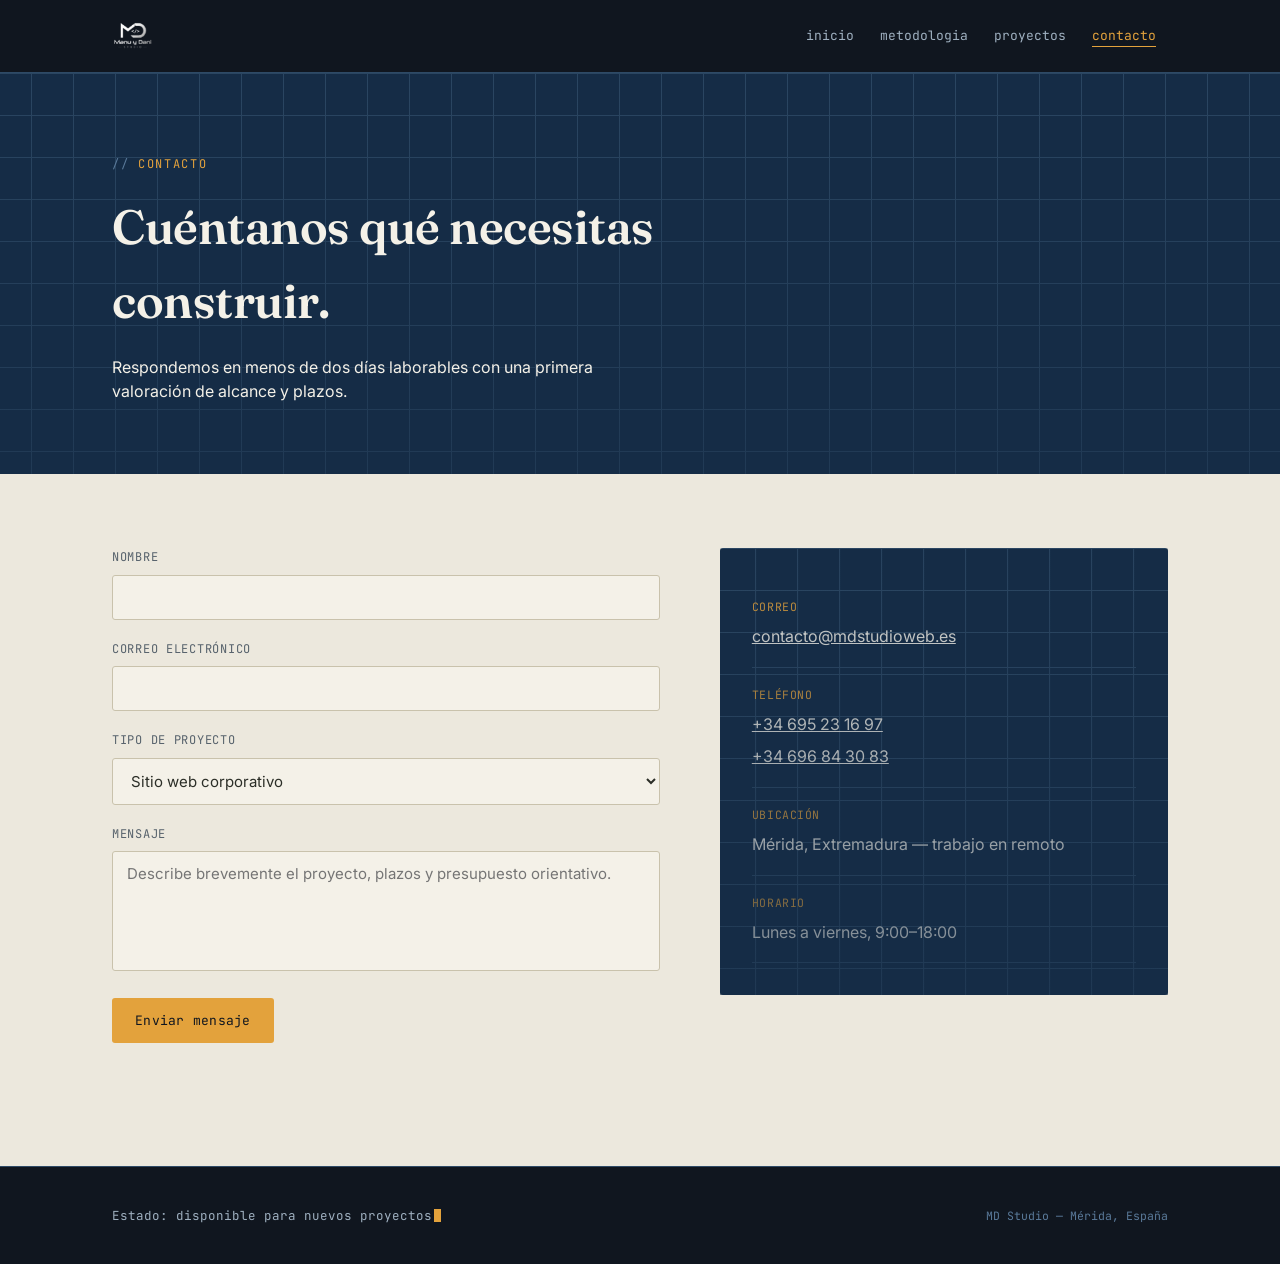
==== contacto.html @ b5776f59 "Add files via upload" ====
<!DOCTYPE html>
<html lang="es">
<head>
<meta charset="UTF-8">
<meta name="viewport" content="width=device-width, initial-scale=1.0">
<title>Contacto — Trama Estudio</title>
<link rel="stylesheet" href="styles.css">
</head>
<body>

<header class="site">
  <div class="wrap">
    <a href="index.html" class="brand">
      <img src="Logo.png" alt="Manu y Dani Studio" class="brand-logo brand-logo--scaled">
      <span class="visually-hidden">trama/estudio</span>
    </a>
    <nav class="paths" aria-label="Navegación principal">
      <a href="index.html"><span class="seg">inicio</span></a>
      <a href="metodologia.html"><span class="seg">metodologia</span></a>
      <a href="proyectos.html"><span class="seg">proyectos</span></a>
      <a href="contacto.html" aria-current="page"><span class="seg">contacto</span></a>
    </nav>
  </div>
</header>

<section class="blueprint" style="padding:70px 0 54px;">
  <div class="wrap">
    <p class="eyebrow">Contacto</p>
    <h1 style="color:var(--cream); font-size:clamp(30px,4.6vw,48px); max-width:18ch; margin-top:16px;">Cuéntanos qué necesitas construir.</h1>
    <p class="sub" style="max-width:52ch;">Respondemos en menos de dos días laborables con una primera valoración de alcance y plazos.</p>
  </div>
</section>

<section class="paper">
  <div class="wrap">
    <div class="contact-grid">

      <form id="contact-form" action="https://formspree.io/f/xpqgrjvz" method="POST" novalidate>
        <div class="field">
          <label for="nombre">Nombre</label>
          <input type="text" id="nombre" name="nombre" required autocomplete="name">
        </div>
        <div class="field">
          <label for="email">Correo electrónico</label>
          <input type="email" id="email" name="email" required autocomplete="email">
        </div>
        <div class="field">
          <label for="tipo">Tipo de proyecto</label>
          <select id="tipo" name="tipo">
            <option>Sitio web corporativo</option>
            <option>Tienda en línea</option>
            <option>Aplicación web a medida</option>
            <option>Mantenimiento de un sitio existente</option>
            <option>Otro</option>
          </select>
        </div>
        <div class="field">
          <label for="mensaje">Mensaje</label>
          <textarea id="mensaje" name="mensaje" required placeholder="Describe brevemente el proyecto, plazos y presupuesto orientativo."></textarea>
        </div>
        <button type="submit" class="btn btn-solid">Enviar mensaje</button>
        <p class="form-note" id="form-note" role="status"></p>
      </form>

      <div class="contact-info blueprint" style="padding:32px; border-radius:3px; align-self:start;">
        <dl>
          <div class="row">
            <dt>Correo</dt>
            <dd><a href="mailto:contacto@mdstudioweb.es">contacto@mdstudioweb.es</a></dd>
          </div>
          <div class="row">
            <dt>Teléfono</dt>
            <dd><a href="tel:+34695231697">+34 695 23 16 97</a></dd>
            <dd><a href="tel:+34696843083">+34 696 84 30 83</a></dd>
          </div>
          <div class="row">
            <dt>Ubicación</dt>
            <dd>Mérida, Extremadura — trabajo en remoto</dd>
          </div>
          <div class="row">
            <dt>Horario</dt>
            <dd>Lunes a viernes, 9:00–18:00</dd>
          </div>
        </dl>
      </div>

    </div>
  </div>
</section>

<footer class="site">
  <div class="wrap">
    <p class="term">Estado: disponible para nuevos proyectos<span class="cursor"></span></p>
    <small>MD Studio — Mérida, España</small>
  </div>
</footer>

</body>
</html>
---- styles.css ----
/* ============================================================
   TRAMA ESTUDIO — hoja de estilos compartida
   Concepto: dualidad "plano técnico" (azul, retícula, mono)
   frente a "papel terminado" (cálido, editorial, serif).
   ============================================================ */

@import url('https://fonts.googleapis.com/css2?family=Fraunces:ital,opsz,wght@0,9..144,300;0,9..144,500;0,9..144,600;1,9..144,400&family=Inter:wght@400;500&family=JetBrains+Mono:wght@400;500&display=swap');

:root{
  --ink:#10161F;
  --blueprint:#152C46;
  --blueprint-2:#1B3A5C;
  --blueprint-line:#2E4A66;
  --paper:#ECE8DD;
  --paper-2:#E2DDCE;
  --signal:#E3A23C;
  --signal-dim:#B9812E;
  --cream:#F4F1E8;
  --ink-soft:#57626C;
  --paper-ink:#2B2E27;
  --max:1120px;
  --serif:'Fraunces', Georgia, serif;
  --sans:'Inter', -apple-system, BlinkMacSystemFont, sans-serif;
  --mono:'JetBrains Mono', 'SF Mono', monospace;
}

*,*::before,*::after{ box-sizing:border-box; }

html{ scroll-behavior:smooth; }

body{
  margin:0;
  background:var(--paper);
  color:var(--paper-ink);
  font-family:var(--sans);
  line-height:1.55;
  -webkit-font-smoothing:antialiased;
}

a{ color:inherit; }

img{ max-width:100%; display:block; }

.wrap{
  max-width:var(--max);
  margin:0 auto;
  padding:0 32px;
}

.eyebrow{
  font-family:var(--mono);
  font-size:12px;
  letter-spacing:.14em;
  text-transform:uppercase;
  color:var(--signal-dim);
}

.eyebrow::before{ content:"// "; color:var(--ink-soft); }

.blueprint .eyebrow{ color:var(--signal); }
.blueprint .eyebrow::before{ color:#5A7A9A; }

h1,h2,h3{
  font-family:var(--serif);
  font-weight:600;
  margin:0;
  letter-spacing:-.01em;
}

/* focus visibility */
a:focus-visible, button:focus-visible, input:focus-visible, textarea:focus-visible, select:focus-visible{
  outline:2px solid var(--signal);
  outline-offset:3px;
}

@media (prefers-reduced-motion: reduce){
  *{ animation-duration:.001ms !important; animation-iteration-count:1 !important; transition-duration:.001ms !important; scroll-behavior:auto !important; }
}

/* ---------------- Blueprint section (dark, grid, technical) ---------------- */
.blueprint{
  background-color:var(--blueprint);
  background-image:
    linear-gradient(var(--blueprint-line) 1px, transparent 1px),
    linear-gradient(90deg, var(--blueprint-line) 1px, transparent 1px);
  background-size:42px 42px;
  background-position:center top;
  color:var(--cream);
  position:relative;
}
.blueprint::after{
  content:"";
  position:absolute; inset:0;
  background:linear-gradient(180deg, rgba(21,44,70,.15), rgba(21,44,70,.55));
  pointer-events:none;
}
.blueprint .wrap{ position:relative; z-index:1; }

/* dimension-line divider used between plan / paper sections */
.dim-divider{
  display:flex; align-items:center; gap:10px;
  font-family:var(--mono); font-size:11px; letter-spacing:.1em;
  color:var(--ink-soft); text-transform:uppercase;
  margin:0 auto; max-width:var(--max); padding:14px 32px;
}
.dim-divider::before, .dim-divider::after{
  content:""; flex:1; height:1px; background:var(--paper-2);
}
.dim-divider span{ white-space:nowrap; }

/* ---------------- Header / nav (directory-path style) ---------------- */
header.site{
  background:var(--ink);
  color:var(--cream);
  position:sticky; top:0; z-index:20;
  border-bottom:1px solid var(--blueprint-line);
}
header.site .wrap{
  display:flex; align-items:center; justify-content:space-between;
  padding-top:18px; padding-bottom:18px;
}
.brand{
  font-family:var(--mono); font-weight:500; font-size:15px;
  letter-spacing:.02em; text-decoration:none; color:var(--cream);
  display:flex; align-items:center; gap:8px;
}
.brand .dot{ width:7px; height:7px; border-radius:50%; background:var(--signal); display:inline-block; }

/* Logo image inside the brand: keep header height unchanged */
.brand-logo{ display:block; height:34px; width:auto; transform-origin:left center; will-change:transform; }

/* Escala visual del logo sin alterar el flujo (no cambia la altura del header) */
.brand-logo--scaled{ transform:scale(1.15); }

@media (max-width:760px){
  .brand-logo{ height:28px; }
  .brand-logo--scaled{ transform:scale(1.05); }
}

/* Utility for accessible hidden text */
.visually-hidden{ position:absolute !important; width:1px; height:1px; padding:0; margin:-1px; overflow:hidden; clip:rect(0 0 0 0); white-space:nowrap; border:0; }

nav.paths{
  display:flex; gap:2px;
  font-family:var(--mono); font-size:13px;
}
nav.paths a{
  text-decoration:none;
  color:#9FB0C0;
  padding:8px 12px;
  border-radius:3px;
  transition:color .15s ease, background .15s ease;
  white-space:nowrap;
}
nav.paths a:hover{ color:var(--cream); background:rgba(255,255,255,.06); }
nav.paths a[aria-current="page"]{
  color:var(--signal);
}
nav.paths a[aria-current="page"] .seg{ border-bottom:1px solid var(--signal); padding-bottom:2px; }

.menu-toggle{ display:none; }

@media (max-width: 760px){
  header.site .wrap{ flex-wrap:wrap; gap:10px 0; }
  nav.paths{ flex-wrap:wrap; gap:0; width:100%; padding-top:4px; }
  nav.paths a{ padding:8px 10px; font-size:12.5px; }
}

/* ---------------- Buttons ---------------- */
.btn{
  display:inline-flex; align-items:center; gap:10px;
  font-family:var(--mono); font-size:13px; letter-spacing:.02em;
  padding:13px 22px; border-radius:3px; text-decoration:none;
  border:1px solid transparent; cursor:pointer;
  transition:transform .15s ease, background .15s ease, border-color .15s ease;
}
.btn:hover{ transform:translateY(-1px); }
.btn-solid{ background:var(--signal); color:var(--ink); }
.btn-solid:hover{ background:#EEB25C; }
.btn-outline{ border-color:var(--blueprint-line); color:var(--cream); }
.btn-outline:hover{ border-color:var(--signal); color:var(--signal); }
.btn-outline.on-paper{ color:var(--paper-ink); border-color:#B9B198; }
.btn-outline.on-paper:hover{ border-color:var(--signal-dim); color:var(--signal-dim); }

/* ---------------- Hero ---------------- */
.hero{ padding:86px 0 74px; }
.hero h1{
  font-size:clamp(34px, 5.4vw, 60px);
  line-height:1.06;
  color:var(--cream);
  max-width:15ch;
  margin-top:18px;
}
.hero h1 em{ font-style:italic; color:var(--signal); }
.hero .sub{
  margin-top:22px; max-width:46ch;
  color:#C7D2DB; font-size:16.5px;
}
.hero .actions{ display:flex; gap:14px; margin-top:34px; flex-wrap:wrap; }

/* coordinate readout, decorative technical flourish */
.coords{
  font-family:var(--mono); font-size:11px; color:#5A7A9A;
  margin-top:56px; display:flex; gap:26px; flex-wrap:wrap;
}

/* ---------------- Paper sections ---------------- */
section.paper{ padding:74px 0; }
section.paper.tight{ padding:56px 0; }
section.paper h2{
  font-size:clamp(26px, 3.4vw, 38px);
  max-width:20ch;
}
.section-head{ margin-bottom:42px; }
.section-head p{ max-width:56ch; color:var(--ink-soft); margin-top:14px; font-size:15.5px; }

/* spec sheet (services list) */
.spec-list{ border-top:1px solid #C9C2AC; }
.spec-row{
  display:grid; grid-template-columns:220px 1fr;
  gap:24px; padding:26px 0; border-bottom:1px solid #C9C2AC;
}
.spec-row .k{ font-family:var(--mono); font-size:13px; color:var(--signal-dim); letter-spacing:.03em; }
.spec-row .v h3{ font-size:19px; font-weight:600; margin-bottom:8px; }
.spec-row .v p{ margin:0; color:var(--ink-soft); font-size:15px; max-width:60ch; }
@media (max-width:640px){ .spec-row{ grid-template-columns:1fr; gap:8px; } }

/* stat callouts */
.stat-grid{
  display:grid; grid-template-columns:repeat(4,1fr); gap:1px;
  background:var(--blueprint-line); border:1px solid var(--blueprint-line);
}
.stat{ background:var(--blueprint); padding:28px 20px; }
.stat .num{ font-family:var(--serif); font-size:38px; color:var(--signal); }
.stat .label{ font-family:var(--mono); font-size:11.5px; color:#9FB0C0; margin-top:6px; letter-spacing:.04em; text-transform:uppercase; }
@media (max-width:760px){ .stat-grid{ grid-template-columns:repeat(2,1fr); } }

/* timeline (legitimate sequence: real process order) */
.timeline{ list-style:none; margin:0; padding:0; }
.tl-item{
  display:grid; grid-template-columns:70px 1fr; gap:24px;
  padding:28px 0; border-bottom:1px solid #C9C2AC; position:relative;
}
.tl-item:first-child{ border-top:1px solid #C9C2AC; }
.tl-num{ font-family:var(--mono); color:var(--signal-dim); font-size:14px; padding-top:2px; }
.tl-item h3{ font-size:19px; margin-bottom:8px; }
.tl-item p{ margin:0; color:var(--ink-soft); font-size:15px; max-width:60ch; }

/* tag chips (stack) */
.chips{ display:flex; flex-wrap:wrap; gap:9px; }
.chip{
  font-family:var(--mono); font-size:12px; padding:7px 12px;
  border:1px solid #C9C2AC; border-radius:3px; color:var(--paper-ink);
}
.blueprint .chip{ border-color:var(--blueprint-line); color:#C7D2DB; }

/* project cards */
.grid-projects{ display:grid; grid-template-columns:repeat(2,1fr); gap:1px; background:#C9C2AC; border:1px solid #C9C2AC; }
.card{ background:var(--paper); padding:34px; display:flex; flex-direction:column; gap:14px; }
.card-link{ display:flex; text-decoration:none; color:inherit; transition:background .2s ease, transform .2s ease; }
.card-link:hover{ background:rgba(24, 23, 22, 0.04); transform:translateY(-1px); }
.card .meta{ font-family:var(--mono); font-size:12px; color:var(--signal-dim); display:flex; justify-content:space-between; }
.card h3{ font-size:22px; }
.card p{ margin:0; color:var(--ink-soft); font-size:14.5px; }
@media (max-width:760px){ .grid-projects{ grid-template-columns:1fr; } }

/* contact */
.contact-grid{ display:grid; grid-template-columns:1.1fr .9fr; gap:60px; }
@media (max-width:820px){ .contact-grid{ grid-template-columns:1fr; gap:40px; } }

.field{ margin-bottom:20px; }
.field label{
  display:block; font-family:var(--mono); font-size:12px; text-transform:uppercase;
  letter-spacing:.06em; color:var(--ink-soft); margin-bottom:8px;
}
.field input, .field select, .field textarea{
  width:100%; background:var(--cream); border:1px solid #C9C2AC; border-radius:3px;
  padding:12px 14px; font-family:var(--sans); font-size:15px; color:var(--paper-ink);
}
.field textarea{ resize:none; min-height:120px; }
.field input:focus, .field select:focus, .field textarea:focus{ border-color:var(--signal-dim); }

.contact-info dl{ margin:0; }
.contact-info .row{ padding:18px 0; border-bottom:1px solid var(--blueprint-line); }
.contact-info dt{ font-family:var(--mono); font-size:11.5px; color:var(--signal); text-transform:uppercase; letter-spacing:.05em; }
.contact-info dd{ margin:8px 0 0; font-size:16px; }

.form-note{
  font-family:var(--mono); font-size:13px; color:var(--signal-dim);
  margin-top:16px; min-height:20px;
}

/* ---------------- Footer / terminal bar ---------------- */
footer.site{
  background:var(--ink); color:#9FB0C0; padding:26px 0;
  border-top:1px solid var(--blueprint-line);
}
footer.site .wrap{ display:flex; justify-content:space-between; align-items:center; flex-wrap:wrap; gap:12px; }
.term{ font-family:var(--mono); font-size:12.5px; }
.term .cursor{ display:inline-block; width:7px; height:13px; background:var(--signal); margin-left:2px; animation:blink 1.1s steps(1) infinite; vertical-align:-2px; }
@keyframes blink{ 50%{ opacity:0; } }
footer.site small{ font-family:var(--mono); font-size:11.5px; color:#5A7A9A; }
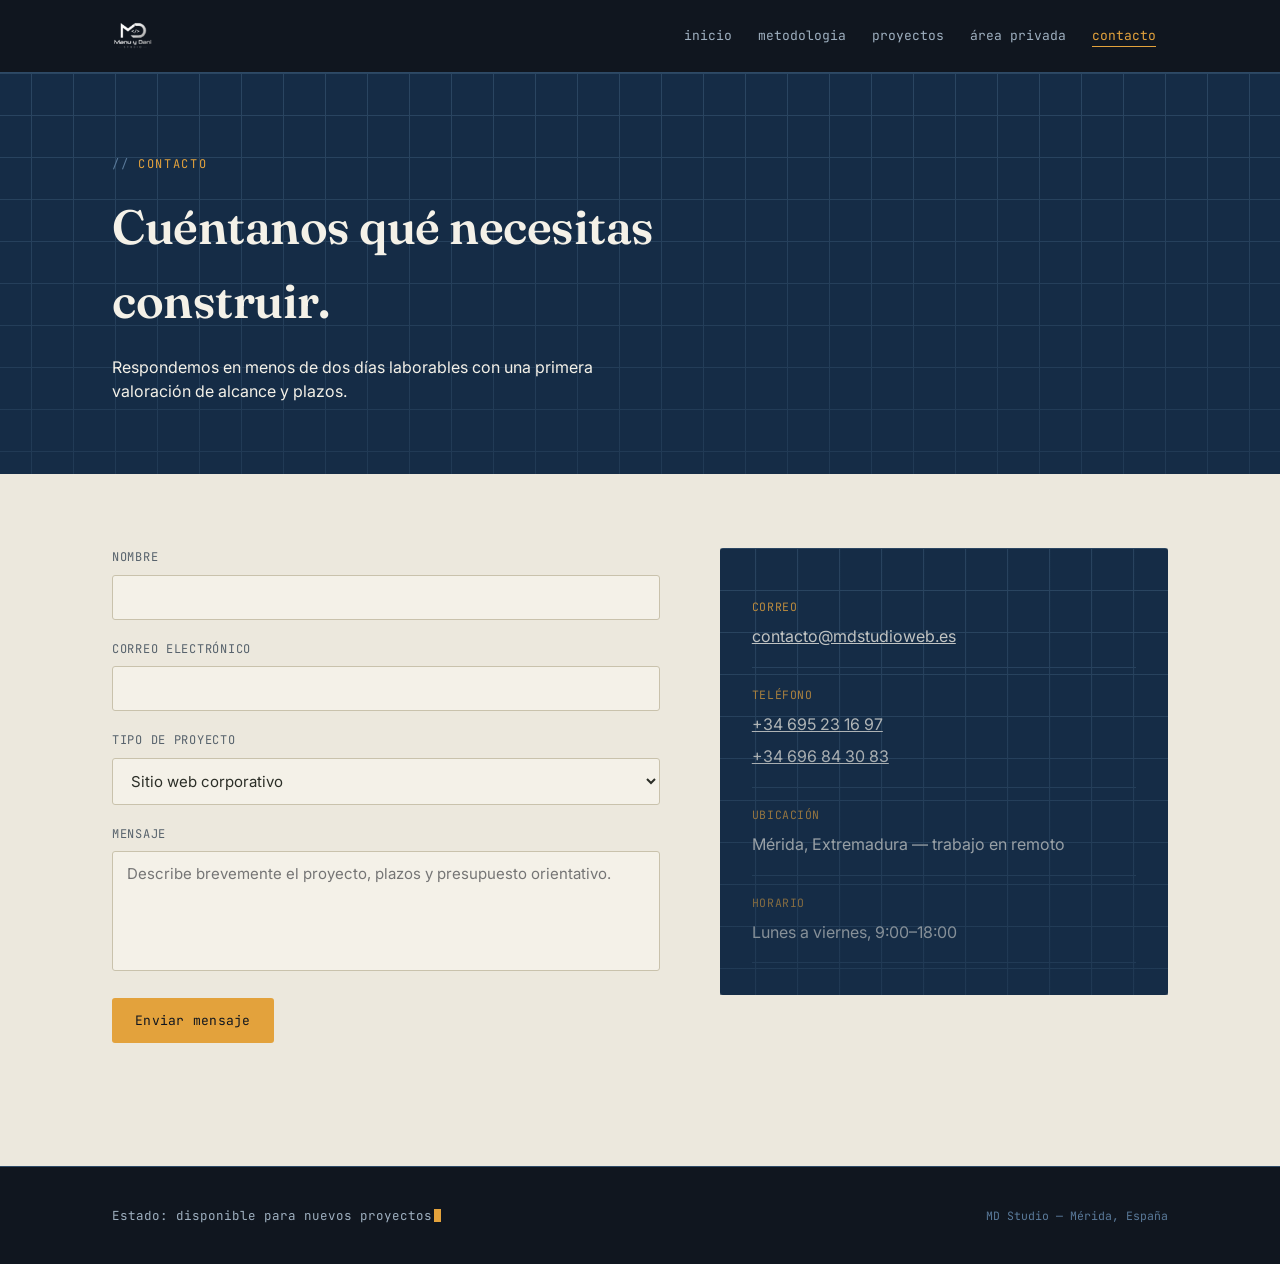
==== commit c363cebf: "Add files via upload" ====
--- a/contacto.html
+++ b/contacto.html
@@ -3,8 +3,17 @@
 <head>
 <meta charset="UTF-8">
 <meta name="viewport" content="width=device-width, initial-scale=1.0">
-<title>Contacto — Trama Estudio</title>
+<meta name="robots" content="index,follow">
+<meta name="description" content="Pide presupuesto o habla con MD Studio para crear tu sitio web profesional, moderno y orientado a resultados.">
+<meta name="keywords" content="contacto agencia web Mérida, presupuesto sitio web Extremadura, MD Studio contacto">
+<meta name="author" content="MD Studio">
+<link rel="canonical" href="https://mdstudioweb.es/contacto.html">
+<link rel="icon" href="Logo.png" type="image/png">
 <link rel="stylesheet" href="styles.css">
+<meta property="og:title" content="Contacto — MD Studio">
+<meta property="og:description" content="Solicita tu proyecto web con MD Studio y recibe una primera valoración rápida.">
+<meta property="og:url" content="https://mdstudioweb.es/contacto.html">
+<title>Contacto — MD Studio</title>
 </head>
 <body>
 
@@ -18,6 +27,7 @@
       <a href="index.html"><span class="seg">inicio</span></a>
       <a href="metodologia.html"><span class="seg">metodologia</span></a>
       <a href="proyectos.html"><span class="seg">proyectos</span></a>
+      <a href="acceso.html"><span class="seg">área privada</span></a>
       <a href="contacto.html" aria-current="page"><span class="seg">contacto</span></a>
     </nav>
   </div>
--- a/styles.css
+++ b/styles.css
@@ -289,6 +289,25 @@
   font-family:var(--mono); font-size:13px; color:var(--signal-dim);
   margin-top:16px; min-height:20px;
 }
+.form-note--error{ color:#B44232; }
+
+/* ---------------- Private client portal ---------------- */
+.portal-page{ min-height:calc(100vh - 72px); padding:76px 0; }
+.portal-layout{ display:grid; grid-template-columns:1fr minmax(300px,440px); align-items:center; gap:74px; }
+.portal-layout h1,.portal-admin h1{ font-size:clamp(34px,4.6vw,54px); line-height:1.08; margin-top:14px; }
+.portal-card,.admin-panel{ background:var(--paper); color:var(--paper-ink); padding:34px; border:1px solid #C9C2AC; }
+.portal-card h2,.admin-panel h2{ font-size:25px; margin-bottom:24px; }
+.portal-switch{ margin:25px 0 0; font-size:14px; color:var(--ink-soft); }
+.text-button{ appearance:none; border:0; background:transparent; padding:0; color:var(--signal-dim); font:inherit; text-decoration:underline; cursor:pointer; }
+.portal-admin{ min-height:calc(100vh - 72px); padding:74px 0; }
+.section-intro{ color:var(--ink-soft); max-width:58ch; margin:14px 0 36px; }
+.admin-grid{ display:grid; grid-template-columns:minmax(280px,.8fr) minmax(400px,1.2fr); gap:24px; align-items:start; }
+.field small{ display:block; color:var(--ink-soft); margin-top:6px; font-size:12px; }
+.users-list{ border-top:1px solid #C9C2AC; }
+.user-row{ display:grid; grid-template-columns:1fr minmax(150px,1fr) auto; align-items:center; gap:12px; padding:16px 0; border-bottom:1px solid #C9C2AC; }
+.user-row strong,.user-row span{ display:block; }.user-row span{ color:var(--ink-soft); font-size:13px; }.user-row input{ width:100%; padding:9px; border:1px solid #C9C2AC; background:var(--cream); }
+.user-row .btn{ padding:9px 12px; font-size:12px; }
+@media (max-width:820px){ .portal-layout,.admin-grid{ grid-template-columns:1fr; gap:32px; }.user-row{ grid-template-columns:1fr; }.user-row .btn{ justify-content:center; } }
 
 /* ---------------- Footer / terminal bar ---------------- */
 footer.site{
